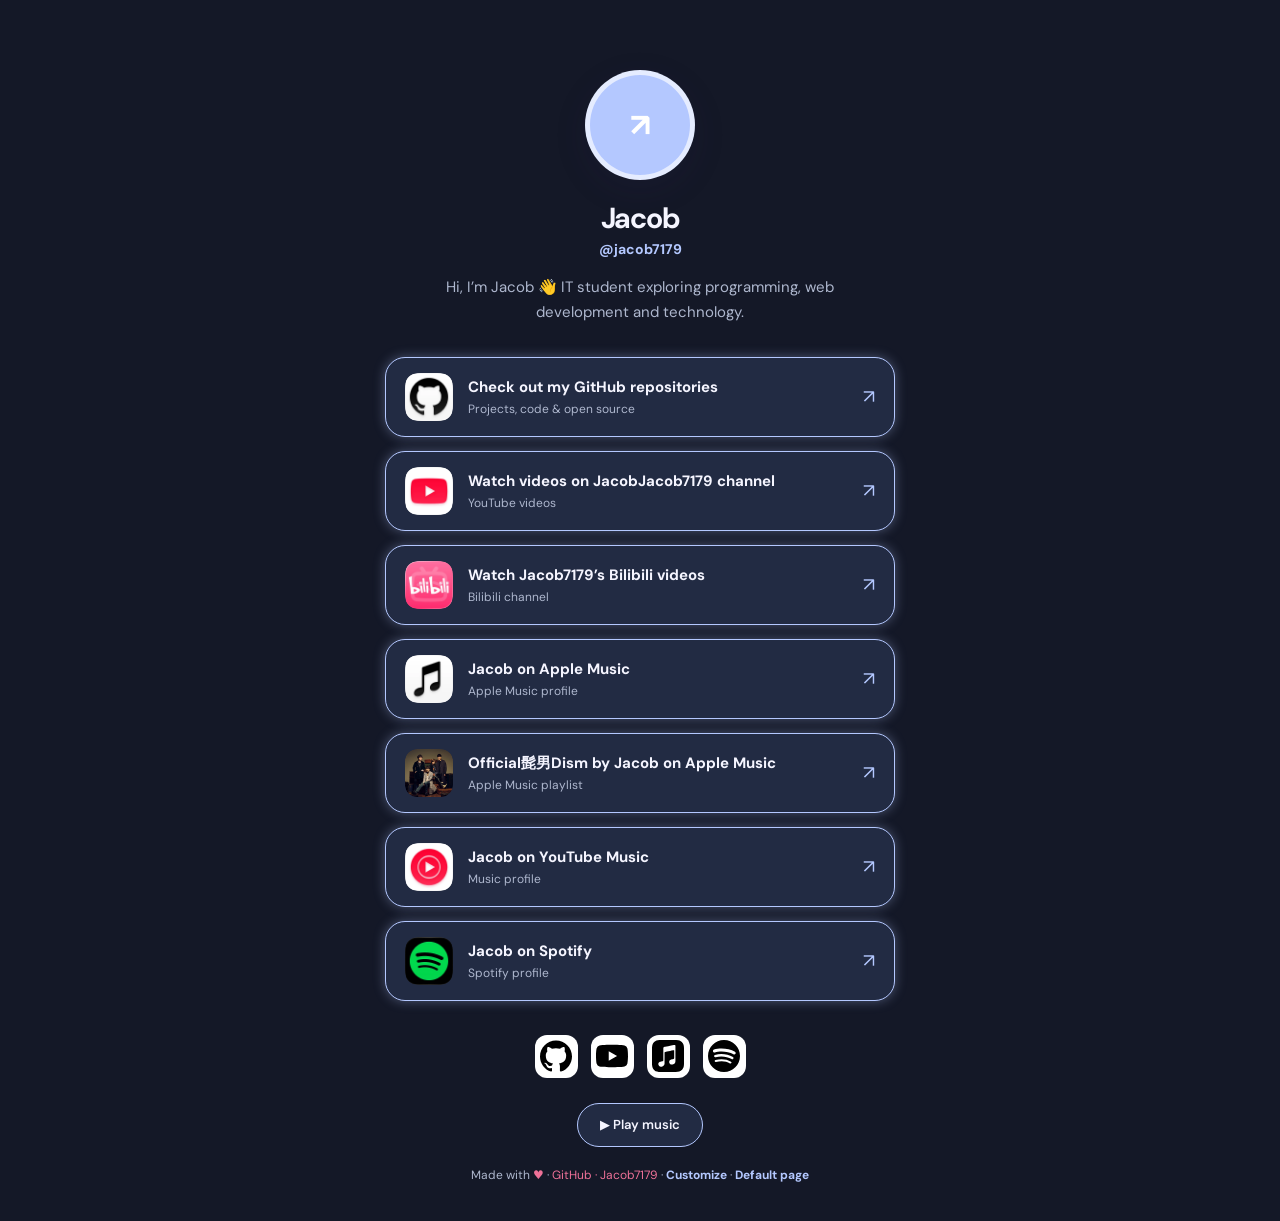
==== index.html @ 7d9a0137 "Initial commit" ====
<!doctype html><html lang="en"><head><meta charset="utf-8"><meta name="viewport" content="width=device-width,initial-scale=1"><meta name="theme-color" content="#eee8ff"><meta name="description" content="All my links in one place"><title>Jacob · blog</title><link rel="stylesheet" href="assets/style.css"></head><body><main class="profile-shell"><div class="profile" id="profile"><div class="avatar" id="avatar" aria-label="Profile avatar">AM</div><h1 id="name">Jacob</h1><div class="handle" id="handle">@jacob7179</div><p class="bio" id="bio">Hi, I’m Jacob 👋 IT student exploring programming, web development and technology.</p><p id="status" class="status" role="status" hidden></p><nav id="links" class="links" aria-label="My links"></nav><nav id="socials" class="socials" aria-label="Social profiles"></nav><footer>Made with <span>♥</span> · <span id="owner-info">blog</span> · <a href="editor.html">Customize</a> · <a href="index.html">Default page</a></footer></div></main><script src="assets/app.js"></script></body></html>
---- assets/style.css ----
@import url('https://fonts.googleapis.com/css2?family=DM+Sans:wght@400;500;600;700;800&display=swap');
:root{--bg:#f0eaff;--bg2:#dcd2ff;--accent:#6e52b6;--card:#fff;--ink:#242135;--muted:#77738a}*{box-sizing:border-box}body{margin:0;font-family:'DM Sans',system-ui,sans-serif;color:var(--ink);background:linear-gradient(145deg,var(--bg),var(--bg2));min-height:100vh}body[data-background=solid]{background:var(--bg)}body.midnight{--ink:#f5f5ff;--muted:#aeb7ce}a{color:inherit}.profile-shell{min-height:100vh;display:flex;justify-content:center;padding:70px 20px 38px}.profile{width:100%;max-width:510px;text-align:center}.avatar{height:110px;width:110px;border-radius:50%;margin:0 auto 19px;display:grid;place-items:center;font-size:32px;font-weight:800;color:#fff;background:var(--accent);border:5px solid rgba(255,255,255,.65);box-shadow:0 10px 32px #30215b20;overflow:hidden}.avatar img{width:100%;height:100%;object-fit:cover}h1{font-size:29px;letter-spacing:-1.2px;margin:0 0 3px}.handle{font-size:14px;color:var(--accent);font-weight:700}.bio{font-size:15px;line-height:1.65;max-width:390px;margin:17px auto 32px;color:var(--muted)}.links{display:grid;gap:14px}.link-card{display:flex;align-items:center;gap:15px;min-height:80px;text-decoration:none;background:var(--card);padding:14px 19px;border:1px solid #ffffff80;border-radius:20px;box-shadow:0 7px 23px #2d245213;transition:transform .2s,box-shadow .2s;text-align:left}.link-card:hover{transform:translateY(-3px);box-shadow:0 12px 30px #2d245225}.link-icon{display:grid;place-items:center;width:48px;height:48px;flex-shrink:0;border-radius:15px;background:var(--bg);color:var(--accent);font-size:25px}.link-copy{display:grid;gap:4px;flex:1;min-width:0}.link-copy strong{font-size:15px}.link-copy small{font-size:12px;color:var(--muted)}.arrow{color:var(--accent);font-size:19px}.socials{display:flex;gap:13px;justify-content:center;margin:34px auto 25px}.socials a{width:43px;height:43px;display:grid;place-items:center;text-decoration:none;border-radius:50%;background:#ffffff65;color:var(--accent);font-size:23px;transition:transform .2s}.socials a:hover{transform:translateY(-3px)}footer{font-size:12px;color:var(--muted)}footer span{color:#ee7198}footer a{text-decoration:none;color:var(--accent);font-weight:700}body[data-shape=square] .link-card{border-radius:6px}body[data-shape=pill] .link-card{border-radius:100px}body[data-shape=square] .link-icon{border-radius:4px}body[data-shape=pill] .link-icon{border-radius:50%}@media(max-width:550px){.profile-shell{padding:46px 18px 25px}.avatar{width:95px;height:95px}h1{font-size:26px}.link-card{min-height:75px}}

.status{background:var(--card);border-radius:12px;padding:14px 18px;margin:15px auto 24px;font-size:14px;color:var(--accent);line-height:1.5}.status.error{color:#a42f41} .status[hidden]{display:none}

/* Extended design tokens */
:root{--profile-width:510px;--name-size:29px;--bio-size:15px;--card-title-size:15px;--card-subtitle-size:12px;--profile-font:'DM Sans',system-ui,sans-serif;--background-image:none}
body{font-family:var(--profile-font)}body[data-background=image]{background-image:linear-gradient(#00000018,#00000018),var(--background-image);background-position:var(--background-position);background-size:var(--background-size);background-attachment:fixed}
.profile{max-width:var(--profile-width)}h1{font-size:var(--name-size)}.bio{font-size:var(--bio-size)}.link-copy strong{font-size:var(--card-title-size)}.link-copy small{font-size:var(--card-subtitle-size)}
body[data-layout=wide] .profile-shell{padding-top:38px}
body[data-card-style=solid] .link-card{box-shadow:none;border:1px solid var(--accent)}
body[data-card-style=outline] .link-card{background:transparent;border:2px solid var(--accent);box-shadow:none}
body[data-card-style=minimal] .link-card{border:0;border-bottom:1px solid var(--accent);border-radius:0;box-shadow:none;background:transparent}
body[data-card-style=neon] .link-card{border:1px solid var(--accent);box-shadow:0 0 12px color-mix(in srgb,var(--accent),transparent 65%)}
.link-icon img,.socials a img{width:70%;height:70%;object-fit:contain}.avatar img{width:100%;height:100%;object-fit:cover}
.card-image{height:56px;width:56px;object-fit:cover;flex-shrink:0;border-radius:12px}.music-player{display:flex;align-items:center;flex-direction:column;gap:8px;margin:20px auto;color:var(--muted);font-size:13px}.music-player audio{width:min(100%,350px)}.music-player[hidden]{display:none}

/* Image icons: fill their icon tile without additional CSS padding.
   Emoji icons continue using the original tile design. */
.link-icon.has-image{padding:0;background:transparent;overflow:hidden;border-radius:12px}
.link-icon.has-image img{display:block;width:100%;height:100%;object-fit:cover;border-radius:inherit}
.socials a.has-image{overflow:hidden;background:transparent}
.socials a.has-image img{display:block;width:100%;height:100%;object-fit:contain}

/* Social icon backgrounds (07 · Social icons).
   Class-level overrides apply to image icons as well as emoji/symbol icons. */
:root{--social-bg-color:#ffffff}
.socials a,.socials a.has-image{border-radius:50%;transition:transform .2s,background-color .2s,border-radius .2s}
body[data-social-shape="square"] .socials a{border-radius:0}
body[data-social-shape="rounded"] .socials a{border-radius:12px}
body[data-social-shape="circle"] .socials a{border-radius:50%}
body[data-social-background="on"] .socials a,
body[data-social-background="on"] .socials a.has-image{background:var(--social-bg-color)}
body[data-social-background="off"] .socials a,
body[data-social-background="off"] .socials a.has-image{background:transparent}
/* Keep all icons inside their background tiles when switched on. */
body[data-social-background="on"] .socials a.has-image img{width:75%;height:75%;object-fit:contain}
body[data-social-background="off"] .socials a.has-image img{width:100%;height:100%;object-fit:contain}

/* Responsive embedded YouTube / YouTube Music player */
.music-player{width:100%;max-width:100%;box-sizing:border-box}
.music-player .music-youtube{display:block;width:min(100%,510px);aspect-ratio:16/9;height:auto;border:0;border-radius:14px;background:#111827}
.music-player small{max-width:510px;text-align:center;line-height:1.5}

/* Optional compact music button (05 · Background music). */
.music-player .music-play-button{cursor:pointer;border:1px solid var(--accent);border-radius:999px;background:var(--card);color:var(--ink);font:inherit;font-weight:600;padding:12px 22px;min-height:44px;max-width:100%;transition:transform .15s,background .15s}
.music-player .music-play-button:hover{transform:translateY(-1px)}
.music-player .music-play-button:focus-visible{outline:3px solid var(--accent);outline-offset:3px}
.music-player:has(.music-play-button) audio:not([controls]){display:none}
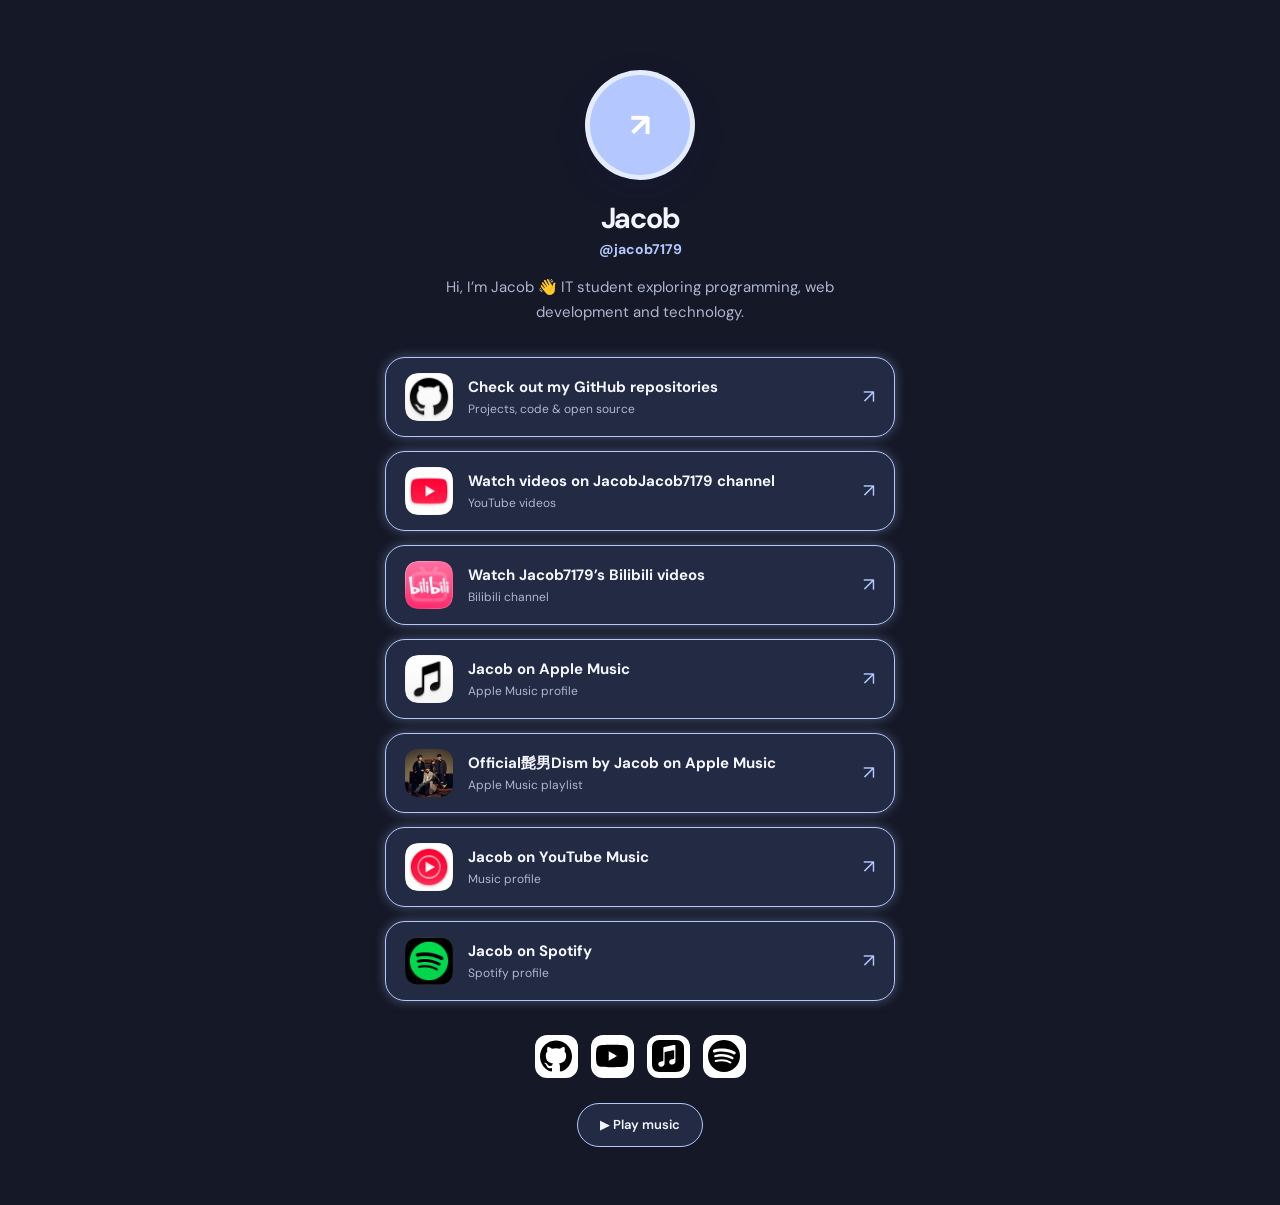
==== commit 76c8c3ee: "Add footer visibility toggle and enhance loading animations" ====
--- a/index.html
+++ b/index.html
@@ -1 +1 @@
-<!doctype html><html lang="en"><head><meta charset="utf-8"><meta name="viewport" content="width=device-width,initial-scale=1"><meta name="theme-color" content="#eee8ff"><meta name="description" content="All my links in one place"><title>Jacob · blog</title><link rel="stylesheet" href="assets/style.css"></head><body><main class="profile-shell"><div class="profile" id="profile"><div class="avatar" id="avatar" aria-label="Profile avatar">AM</div><h1 id="name">Jacob</h1><div class="handle" id="handle">@jacob7179</div><p class="bio" id="bio">Hi, I’m Jacob 👋 IT student exploring programming, web development and technology.</p><p id="status" class="status" role="status" hidden></p><nav id="links" class="links" aria-label="My links"></nav><nav id="socials" class="socials" aria-label="Social profiles"></nav><footer>Made with <span>♥</span> · <span id="owner-info">blog</span> · <a href="editor.html">Customize</a> · <a href="index.html">Default page</a></footer></div></main><script src="assets/app.js"></script></body></html>
+<!doctype html><html lang="en" class="page-loading"><head><meta charset="utf-8"><meta name="viewport" content="width=device-width,initial-scale=1"><meta name="theme-color" content="#eee8ff"><meta name="description" content="All my links in one place"><title>Jacob · page</title><link rel="stylesheet" href="assets/style.css"><script>setTimeout(()=>{document.documentElement.classList.remove("page-loading");document.documentElement.classList.add("page-ready")},12000)</script></head><body><div class="page-curtain" aria-hidden="true"></div><main class="profile-shell" aria-busy="true"><div class="profile" id="profile"><div class="avatar" id="avatar" aria-label="Profile avatar">AM</div><h1 id="name">Jacob</h1><div class="handle" id="handle">@jacob7179</div><p class="bio" id="bio">Hi, I’m Jacob 👋 IT student exploring programming, web development and technology.</p><p id="status" class="status" role="status" hidden></p><nav id="links" class="links" aria-label="My links"></nav><nav id="socials" class="socials" aria-label="Social profiles"></nav><footer id="page-footer" hidden style="display:none!important">Made with <span>♥</span> · <span id="owner-info">page</span> · <a href="editor.html">Customize</a> · <a href="index.html">Default page</a></footer></div></main><script src="assets/app.js?v=20261116-footer2"></script></body></html>
--- a/assets/style.css
+++ b/assets/style.css
@@ -47,3 +47,18 @@
 .music-player .music-play-button:hover{transform:translateY(-1px)}
 .music-player .music-play-button:focus-visible{outline:3px solid var(--accent);outline-offset:3px}
 .music-player:has(.music-play-button) audio:not([controls]){display:none}
+
+/* Blank initial screen followed by a smooth, finished-profile entrance. */
+.page-curtain{position:fixed;inset:0;background:#fff;z-index:9999;pointer-events:none;opacity:0;visibility:hidden}
+html.page-loading .page-curtain{opacity:1;visibility:visible}
+html.page-loading .profile{opacity:0;transform:translateY(18px)}
+html.page-ready .page-curtain{opacity:0;visibility:hidden;transition:opacity .55s ease,visibility 0s linear .55s}
+html.page-ready .profile{animation:profile-appear .7s cubic-bezier(.2,.7,.2,1) both}
+@keyframes profile-appear{from{opacity:0;transform:translateY(18px);filter:blur(4px)}to{opacity:1;transform:translateY(0);filter:blur(0)}}
+@media(prefers-reduced-motion:reduce){html.page-ready .profile{animation:none}html.page-ready .page-curtain{transition:none}}
+
+/* Respect the optional profile footer visibility setting. */
+#page-footer[hidden] { display: none !important; }
+
+/* Keep the footer hidden until the profile explicitly enables it. */
+#page-footer[hidden] { display: none !important; }
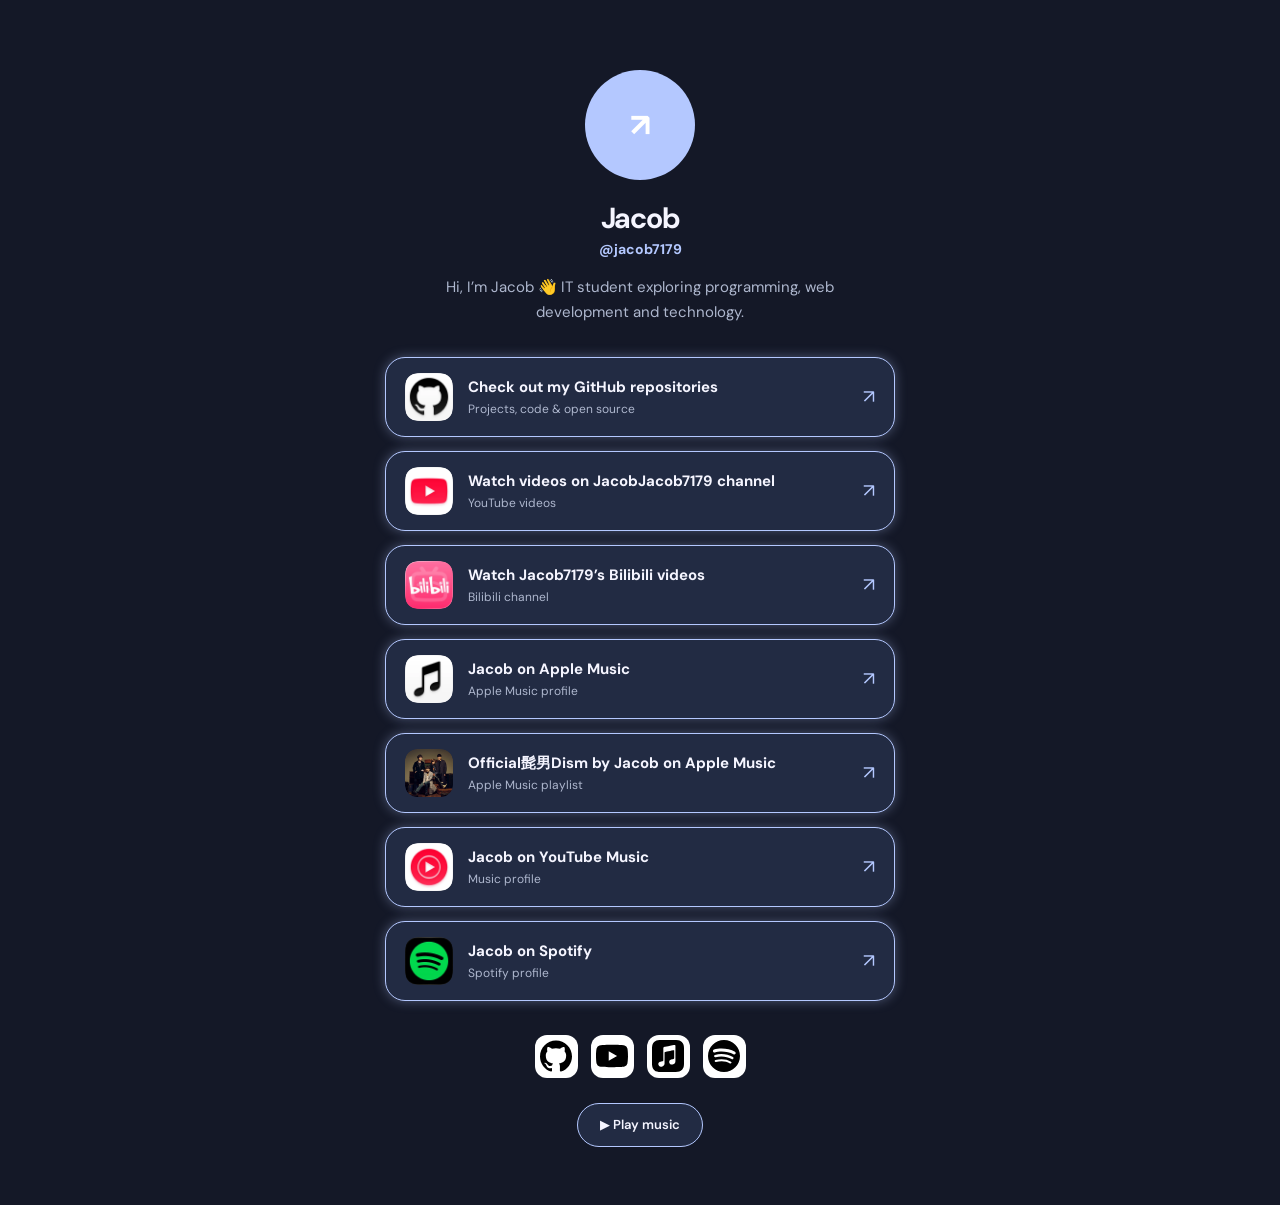
==== commit 4d62d439: "Add profile photo frame options and improve system logic" ====
--- a/index.html
+++ b/index.html
@@ -1 +1 @@
-<!doctype html><html lang="en" class="page-loading"><head><meta charset="utf-8"><meta name="viewport" content="width=device-width,initial-scale=1"><meta name="theme-color" content="#eee8ff"><meta name="description" content="All my links in one place"><title>Jacob · page</title><link rel="stylesheet" href="assets/style.css"><script>setTimeout(()=>{document.documentElement.classList.remove("page-loading");document.documentElement.classList.add("page-ready")},12000)</script></head><body><div class="page-curtain" aria-hidden="true"></div><main class="profile-shell" aria-busy="true"><div class="profile" id="profile"><div class="avatar" id="avatar" aria-label="Profile avatar">AM</div><h1 id="name">Jacob</h1><div class="handle" id="handle">@jacob7179</div><p class="bio" id="bio">Hi, I’m Jacob 👋 IT student exploring programming, web development and technology.</p><p id="status" class="status" role="status" hidden></p><nav id="links" class="links" aria-label="My links"></nav><nav id="socials" class="socials" aria-label="Social profiles"></nav><footer id="page-footer" hidden style="display:none!important">Made with <span>♥</span> · <span id="owner-info">page</span> · <a href="editor.html">Customize</a> · <a href="index.html">Default page</a></footer></div></main><script src="assets/app.js?v=20261116-footer2"></script></body></html>
+<!doctype html><html lang="en" class="page-loading"><head><meta charset="utf-8"><meta http-equiv="Cache-Control" content="no-cache, no-store, must-revalidate"><meta http-equiv="Pragma" content="no-cache"><meta http-equiv="Expires" content="0"><meta name="viewport" content="width=device-width,initial-scale=1"><meta name="theme-color" content="#eee8ff"><meta name="description" content="All my links in one place"><title>Jacob · page</title><script>const cssstyle=document.createElement("link");cssstyle.rel="stylesheet";cssstyle.href="assets/style.css?fresh="+Date.now();document.head.append(cssstyle)</script><script>setTimeout(()=>{document.documentElement.classList.remove("page-loading");document.documentElement.classList.add("page-ready")},12000)</script></head><body><div class="page-curtain" aria-hidden="true"></div><main class="profile-shell" aria-busy="true"><div class="profile" id="profile"><div class="avatar" id="avatar" aria-label="Profile avatar">AM</div><h1 id="name">Jacob</h1><div class="handle" id="handle">@jacob7179</div><p class="bio" id="bio">Hi, I’m Jacob 👋 IT student exploring programming, web development and technology.</p><p id="status" class="status" role="status" hidden></p><nav id="links" class="links" aria-label="My links"></nav><nav id="socials" class="socials" aria-label="Social profiles"></nav><footer id="page-footer" hidden style="display:none!important">Made with <span>♥</span> · <span id="owner-info">page</span> · <a href="editor.html">Customize</a> · <a href="index.html">Default page</a></footer></div></main><script>document.write('<script src="assets/app.js?fresh='+Date.now()+'"><\/script>')</script></body></html>
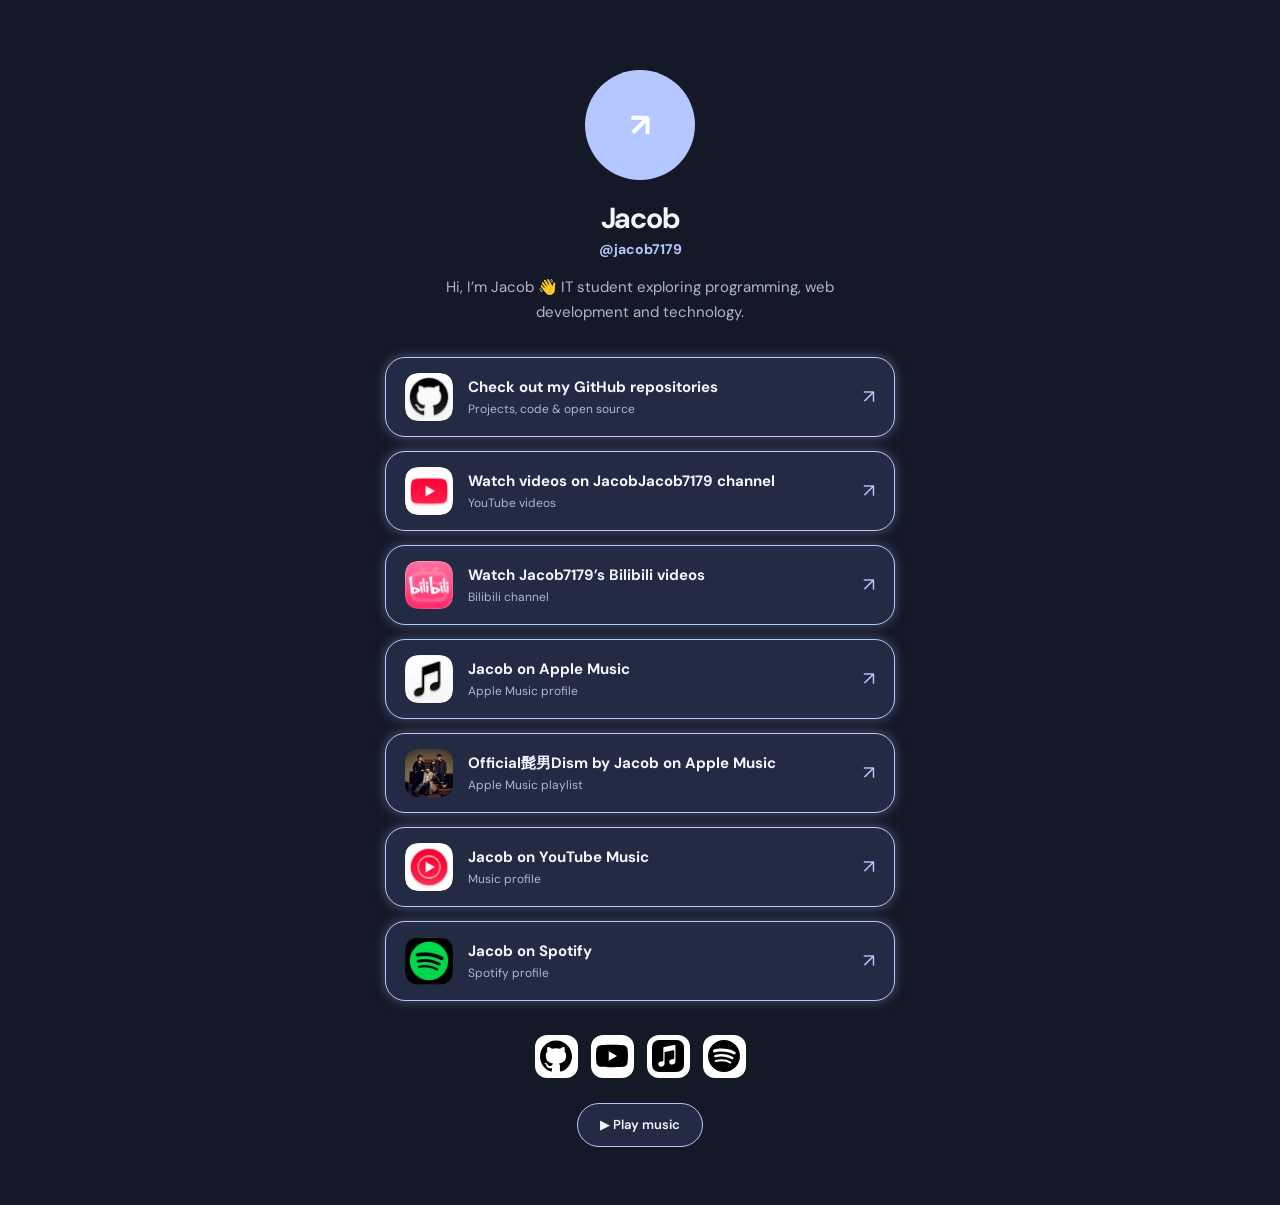
==== commit 954cdeed: "Update repository references from 'page' to 'link' across documentation and code files" ====
--- a/index.html
+++ b/index.html
@@ -1 +1 @@
-<!doctype html><html lang="en" class="page-loading"><head><meta charset="utf-8"><meta http-equiv="Cache-Control" content="no-cache, no-store, must-revalidate"><meta http-equiv="Pragma" content="no-cache"><meta http-equiv="Expires" content="0"><meta name="viewport" content="width=device-width,initial-scale=1"><meta name="theme-color" content="#eee8ff"><meta name="description" content="All my links in one place"><title>Jacob · page</title><script>const cssstyle=document.createElement("link");cssstyle.rel="stylesheet";cssstyle.href="assets/style.css?fresh="+Date.now();document.head.append(cssstyle)</script><script>setTimeout(()=>{document.documentElement.classList.remove("page-loading");document.documentElement.classList.add("page-ready")},12000)</script></head><body><div class="page-curtain" aria-hidden="true"></div><main class="profile-shell" aria-busy="true"><div class="profile" id="profile"><div class="avatar" id="avatar" aria-label="Profile avatar">AM</div><h1 id="name">Jacob</h1><div class="handle" id="handle">@jacob7179</div><p class="bio" id="bio">Hi, I’m Jacob 👋 IT student exploring programming, web development and technology.</p><p id="status" class="status" role="status" hidden></p><nav id="links" class="links" aria-label="My links"></nav><nav id="socials" class="socials" aria-label="Social profiles"></nav><footer id="page-footer" hidden style="display:none!important">Made with <span>♥</span> · <span id="owner-info">page</span> · <a href="editor.html">Customize</a> · <a href="index.html">Default page</a></footer></div></main><script>document.write('<script src="assets/app.js?fresh='+Date.now()+'"><\/script>')</script></body></html>
+<!doctype html><html lang="en" class="page-loading"><head><meta charset="utf-8"><meta http-equiv="Cache-Control" content="no-cache, no-store, must-revalidate"><meta http-equiv="Pragma" content="no-cache"><meta http-equiv="Expires" content="0"><meta name="viewport" content="width=device-width,initial-scale=1"><meta name="theme-color" content="#eee8ff"><meta name="description" content="All my links in one place"><title>Jacob · link</title><script>const cssstyle=document.createElement("link");cssstyle.rel="stylesheet";cssstyle.href="assets/style.css?fresh="+Date.now();document.head.append(cssstyle)</script><script>setTimeout(()=>{document.documentElement.classList.remove("page-loading");document.documentElement.classList.add("page-ready")},12000)</script></head><body><div class="page-curtain" aria-hidden="true"></div><main class="profile-shell" aria-busy="true"><div class="profile" id="profile"><div class="avatar" id="avatar" aria-label="Profile avatar">AM</div><h1 id="name">Jacob</h1><div class="handle" id="handle">@jacob7179</div><p class="bio" id="bio">Hi, I’m Jacob 👋 IT student exploring programming, web development and technology.</p><p id="status" class="status" role="status" hidden></p><nav id="links" class="links" aria-label="My links"></nav><nav id="socials" class="socials" aria-label="Social profiles"></nav><footer id="page-footer" hidden style="display:none!important">Made with <span>♥</span> · <span id="owner-info">link</span> · <a href="editor.html">Customize</a> · <a href="index.html">Default page</a></footer></div></main><script>document.write('<script src="assets/app.js?fresh='+Date.now()+'"><\/script>')</script></body></html>
